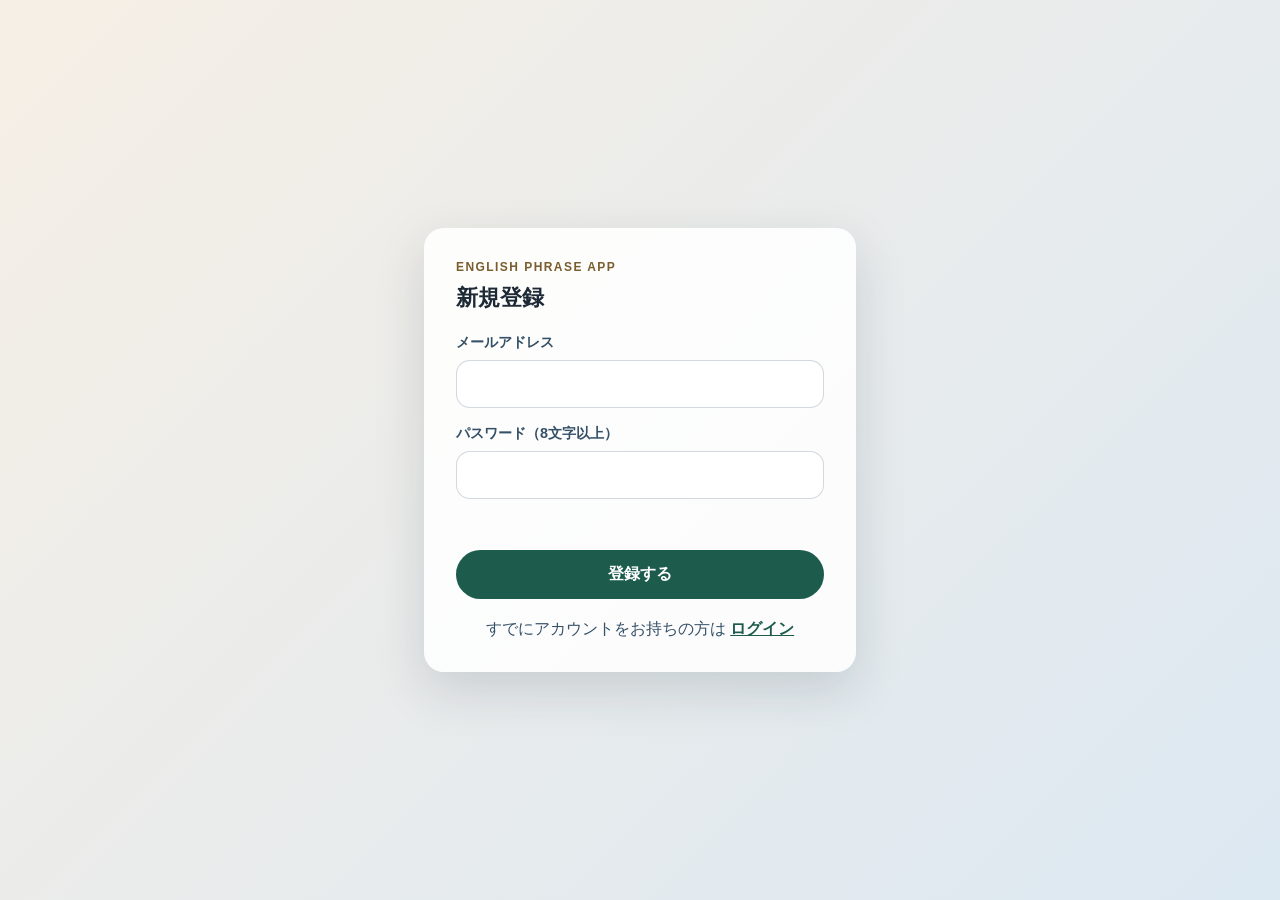
==== frontend/signup.html @ 52ac8343 "ログイン画面ページ分離" ====
<!DOCTYPE html>
<html lang="ja">
  <head>
    <meta charset="UTF-8" />
    <meta name="viewport" content="width=device-width, initial-scale=1.0" />
    <title>新規登録 - English Phrase App</title>
    <link rel="stylesheet" href="./style.css" />
  </head>
  <body>
    <div class="auth-view">
      <section class="panel auth-panel">
        <p class="eyebrow">English Phrase App</p>

        <form id="signup-form" class="auth-form" novalidate>
          <h1 class="auth-title">新規登録</h1>
          <label class="field">
            <span class="field-label">メールアドレス</span>
            <input
              id="signup-email"
              class="text-input"
              type="email"
              autocomplete="email"
              required
            />
          </label>
          <label class="field">
            <span class="field-label">パスワード（8文字以上）</span>
            <input
              id="signup-password"
              class="text-input"
              type="password"
              autocomplete="new-password"
              minlength="8"
              required
            />
          </label>
          <p id="signup-error" class="auth-error" aria-live="polite"></p>
          <div class="actions">
            <button id="signup-submit" type="submit">登録する</button>
          </div>
          <p class="auth-switch">
            すでにアカウントをお持ちの方は
            <a class="link-button" href="./login.html">ログイン</a>
          </p>
        </form>
      </section>
    </div>
    <script src="./signup.js"></script>
  </body>
</html>
---- frontend/style.css ----
* {
  box-sizing: border-box;
}

body {
  margin: 0;
  min-height: 100vh;
  font-family: "Segoe UI", sans-serif;
  background: linear-gradient(135deg, #f6efe5, #dce8f2);
  color: #1d2935;
}

.app {
  width: min(100%, 1380px);
  min-height: 100vh;
  display: grid;
  grid-template-columns: 240px minmax(0, 1fr);
  gap: 24px;
  align-items: start;
  padding: 24px;
  margin: 0 auto;
}

.sidebar {
  padding: 24px 20px;
  border-radius: 20px;
  background: rgba(255, 255, 255, 0.75);
  box-shadow: 0 18px 50px rgba(29, 41, 53, 0.1);
  backdrop-filter: blur(10px);
}

.panel {
  width: 100%;
  padding: 32px;
  border-radius: 20px;
  background: rgba(255, 255, 255, 0.88);
  box-shadow: 0 18px 50px rgba(29, 41, 53, 0.15);
}

.screen[hidden] {
  display: none;
}

.menu {
  display: grid;
  gap: 10px;
}

.menu-item {
  width: 100%;
  border: 1px solid rgba(53, 80, 103, 0.16);
  border-radius: 14px;
  padding: 14px 16px;
  font: inherit;
  font-weight: 600;
  text-align: left;
  color: #1d2935;
  background: rgba(255, 255, 255, 0.92);
  cursor: pointer;
}

.menu-item.is-active {
  color: #fff;
  background: #1d5c4d;
  border-color: #1d5c4d;
}

.menu-item--date {
  pointer-events: none;
  cursor: default;
}

.eyebrow {
  margin: 0 0 8px;
  font-size: 12px;
  font-weight: 700;
  letter-spacing: 0.12em;
  text-transform: uppercase;
  color: #7a5c2e;
}

.input-row {
  display: flex;
  gap: 16px;
  align-items: start;
  margin-bottom: 16px;
}

.field {
  flex: 1;
  min-width: 0;
  display: grid;
  gap: 8px;
}

.actions {
  display: flex;
  justify-content: flex-end;
}

.field-label {
  font-size: 0.9rem;
  font-weight: 700;
  color: #355067;
}

.text-input {
  width: 100%;
  border: 1px solid rgba(53, 80, 103, 0.22);
  border-radius: 14px;
  padding: 14px 16px;
  font: inherit;
  color: inherit;
  background: rgba(255, 255, 255, 0.92);
}

textarea.text-input {
  min-height: 220px;
  resize: vertical;
}

.text-input:focus {
  outline: 2px solid rgba(29, 92, 77, 0.24);
  border-color: #1d5c4d;
}

.actions button {
  width: 200px;
  border: 0;
  border-radius: 999px;
  padding: 14px 20px;
  font: inherit;
  font-weight: 700;
  cursor: pointer;
  color: #fff;
  background: #1d5c4d;
}

.phrase-count {
  margin: 0 auto 0 0;
  font-weight: 700;
  color: #355067;
}

.phrase-text {
  margin: 0;
  min-height: 220px;
  font-size: clamp(1.6rem, 4vw, 2.5rem);
  line-height: 1.5;
  white-space: pre-wrap;
}

.phrase-actions {
  display: flex;
  align-items: center;
  gap: 12px;
  margin-top: 16px;
}

.secondary-button {
  border: 0;
  border-radius: 999px;
  padding: 12px 18px;
  font: inherit;
  font-weight: 700;
  color: #fff;
  background: #355067;
  cursor: pointer;
}

.secondary-button:last-child {
  background: #1d5c4d;
}

.secondary-button:disabled {
  cursor: not-allowed;
  opacity: 0.45;
}

.result {
  margin: 6px 0 0;
  min-height: 1.4em;
  font-weight: 700;
}

.calendar {
  margin-top: 20px;
  padding-top: 16px;
  border-top: 1px solid rgba(53, 80, 103, 0.14);
}

.calendar-header {
  display: flex;
  align-items: center;
  justify-content: space-between;
  margin-bottom: 8px;
}

.calendar-month {
  font-size: 0.82rem;
  font-weight: 700;
  color: #355067;
  letter-spacing: 0.05em;
}

.calendar-nav {
  border: 0;
  background: none;
  padding: 2px 6px;
  font-size: 1.1rem;
  font-weight: 700;
  color: #355067;
  cursor: pointer;
  border-radius: 6px;
  line-height: 1;
}

.calendar-nav:hover {
  background: rgba(29, 92, 77, 0.1);
}

.calendar-grid {
  display: grid;
  grid-template-columns: repeat(7, 1fr);
  gap: 2px;
}

.calendar-dow {
  font-size: 0.68rem;
  font-weight: 700;
  color: #7a5c2e;
  text-align: center;
  padding: 4px 0;
}

.calendar-day {
  border: 0;
  background: none;
  padding: 0;
  font: inherit;
  font-size: 0.72rem;
  color: #1d2935;
  text-align: center;
  aspect-ratio: 1;
  display: flex;
  align-items: center;
  justify-content: center;
  border-radius: 50%;
  cursor: pointer;
}

.calendar-day:hover:not(.is-today):not(.is-selected) {
  background: rgba(29, 92, 77, 0.1);
}

.calendar-day.is-today {
  color: #fff;
  background: #1d5c4d;
  font-weight: 700;
}

.calendar-day.is-selected {
  color: #fff;
  background: #355067;
  font-weight: 700;
}

.calendar-day.is-empty {
  cursor: default;
  pointer-events: none;
}

.auth-view {
  width: min(100%, 480px);
  min-height: 100vh;
  display: flex;
  align-items: center;
  padding: 24px;
  margin: 0 auto;
}

.auth-panel {
  width: 100%;
}

.auth-title {
  margin: 0 0 20px;
  font-size: 1.4rem;
}

.auth-form .field {
  margin-bottom: 16px;
}

.auth-error {
  margin: 0 0 12px;
  min-height: 1.4em;
  font-weight: 700;
  color: #b3311f;
}

.auth-form .actions {
  justify-content: stretch;
}

.auth-form .actions button {
  width: 100%;
}

.auth-switch {
  margin: 20px 0 0;
  text-align: center;
  color: #355067;
}

.link-button {
  border: 0;
  background: none;
  padding: 0;
  font: inherit;
  font-weight: 700;
  color: #1d5c4d;
  text-decoration: underline;
  cursor: pointer;
}

.logout-button {
  width: 100%;
  margin-top: 10px;
  border: 1px solid rgba(53, 80, 103, 0.16);
  border-radius: 14px;
  padding: 12px 16px;
  font: inherit;
  font-weight: 600;
  color: #355067;
  background: rgba(255, 255, 255, 0.92);
  cursor: pointer;
}

@media (max-width: 640px) {
  .app {
    grid-template-columns: 1fr;
  }

  .input-row {
    flex-direction: column;
  }

  .phrase-actions {
    justify-content: stretch;
  }

  .secondary-button {
    flex: 1;
  }
}
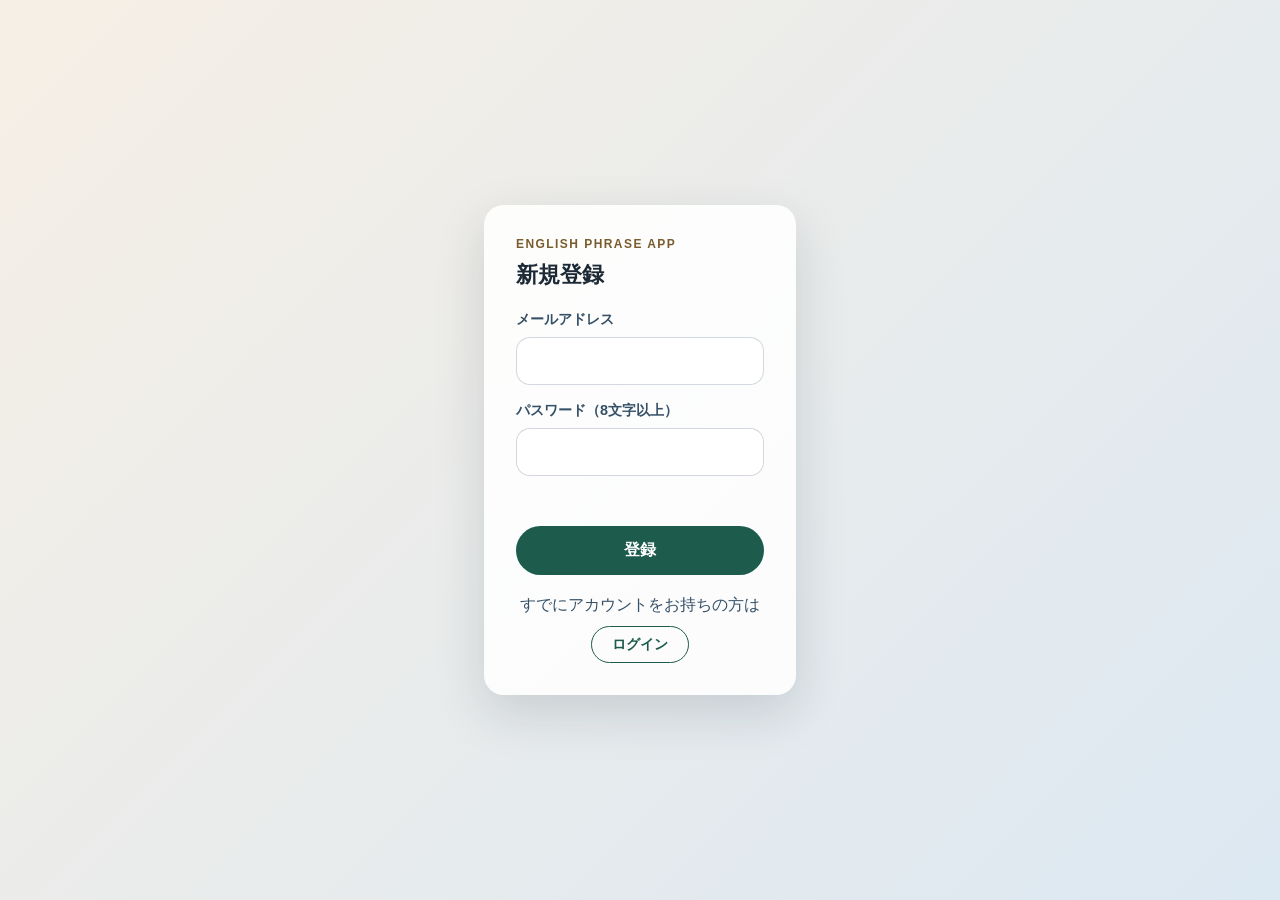
==== commit da65d478: "UI微調整" ====
--- a/frontend/signup.html
+++ b/frontend/signup.html
@@ -36,7 +36,7 @@
           </label>
           <p id="signup-error" class="auth-error" aria-live="polite"></p>
           <div class="actions">
-            <button id="signup-submit" type="submit">登録する</button>
+            <button id="signup-submit" type="submit">登録</button>
           </div>
           <p class="auth-switch">
             すでにアカウントをお持ちの方は
--- a/frontend/style.css
+++ b/frontend/style.css
@@ -134,6 +134,16 @@
   cursor: pointer;
   color: #fff;
   background: #1d5c4d;
+  transition: background-color 0.15s ease;
+}
+
+.actions button:hover {
+  background: #17493d;
+}
+
+.actions button:focus-visible {
+  outline: 3px solid rgba(29, 92, 77, 0.35);
+  outline-offset: 2px;
 }
 
 .phrase-count {
@@ -271,7 +281,7 @@
 }
 
 .auth-view {
-  width: min(100%, 480px);
+  width: min(100%, 360px);
   min-height: 100vh;
   display: flex;
   align-items: center;
@@ -309,31 +319,47 @@
 
 .auth-switch {
   margin: 20px 0 0;
+  display: flex;
+  flex-direction: column;
+  align-items: center;
+  gap: 10px;
   text-align: center;
   color: #355067;
 }
 
 .link-button {
-  border: 0;
-  background: none;
-  padding: 0;
-  font: inherit;
+  display: inline-block;
+  border: 1.5px solid #1d5c4d;
+  border-radius: 999px;
+  padding: 8px 20px;
+  font: inherit;
+  font-size: 0.9rem;
   font-weight: 700;
   color: #1d5c4d;
-  text-decoration: underline;
-  cursor: pointer;
+  background: transparent;
+  text-decoration: none;
+  cursor: pointer;
+  transition: background-color 0.15s ease, color 0.15s ease;
+}
+
+.link-button:hover {
+  background: #1d5c4d;
+  color: #fff;
 }
 
 .logout-button {
-  width: 100%;
-  margin-top: 10px;
+  position: fixed;
+  top: 20px;
+  right: 20px;
+  z-index: 10;
   border: 1px solid rgba(53, 80, 103, 0.16);
-  border-radius: 14px;
-  padding: 12px 16px;
+  border-radius: 999px;
+  padding: 10px 18px;
   font: inherit;
   font-weight: 600;
   color: #355067;
   background: rgba(255, 255, 255, 0.92);
+  box-shadow: 0 8px 20px rgba(29, 41, 53, 0.12);
   cursor: pointer;
 }
 
